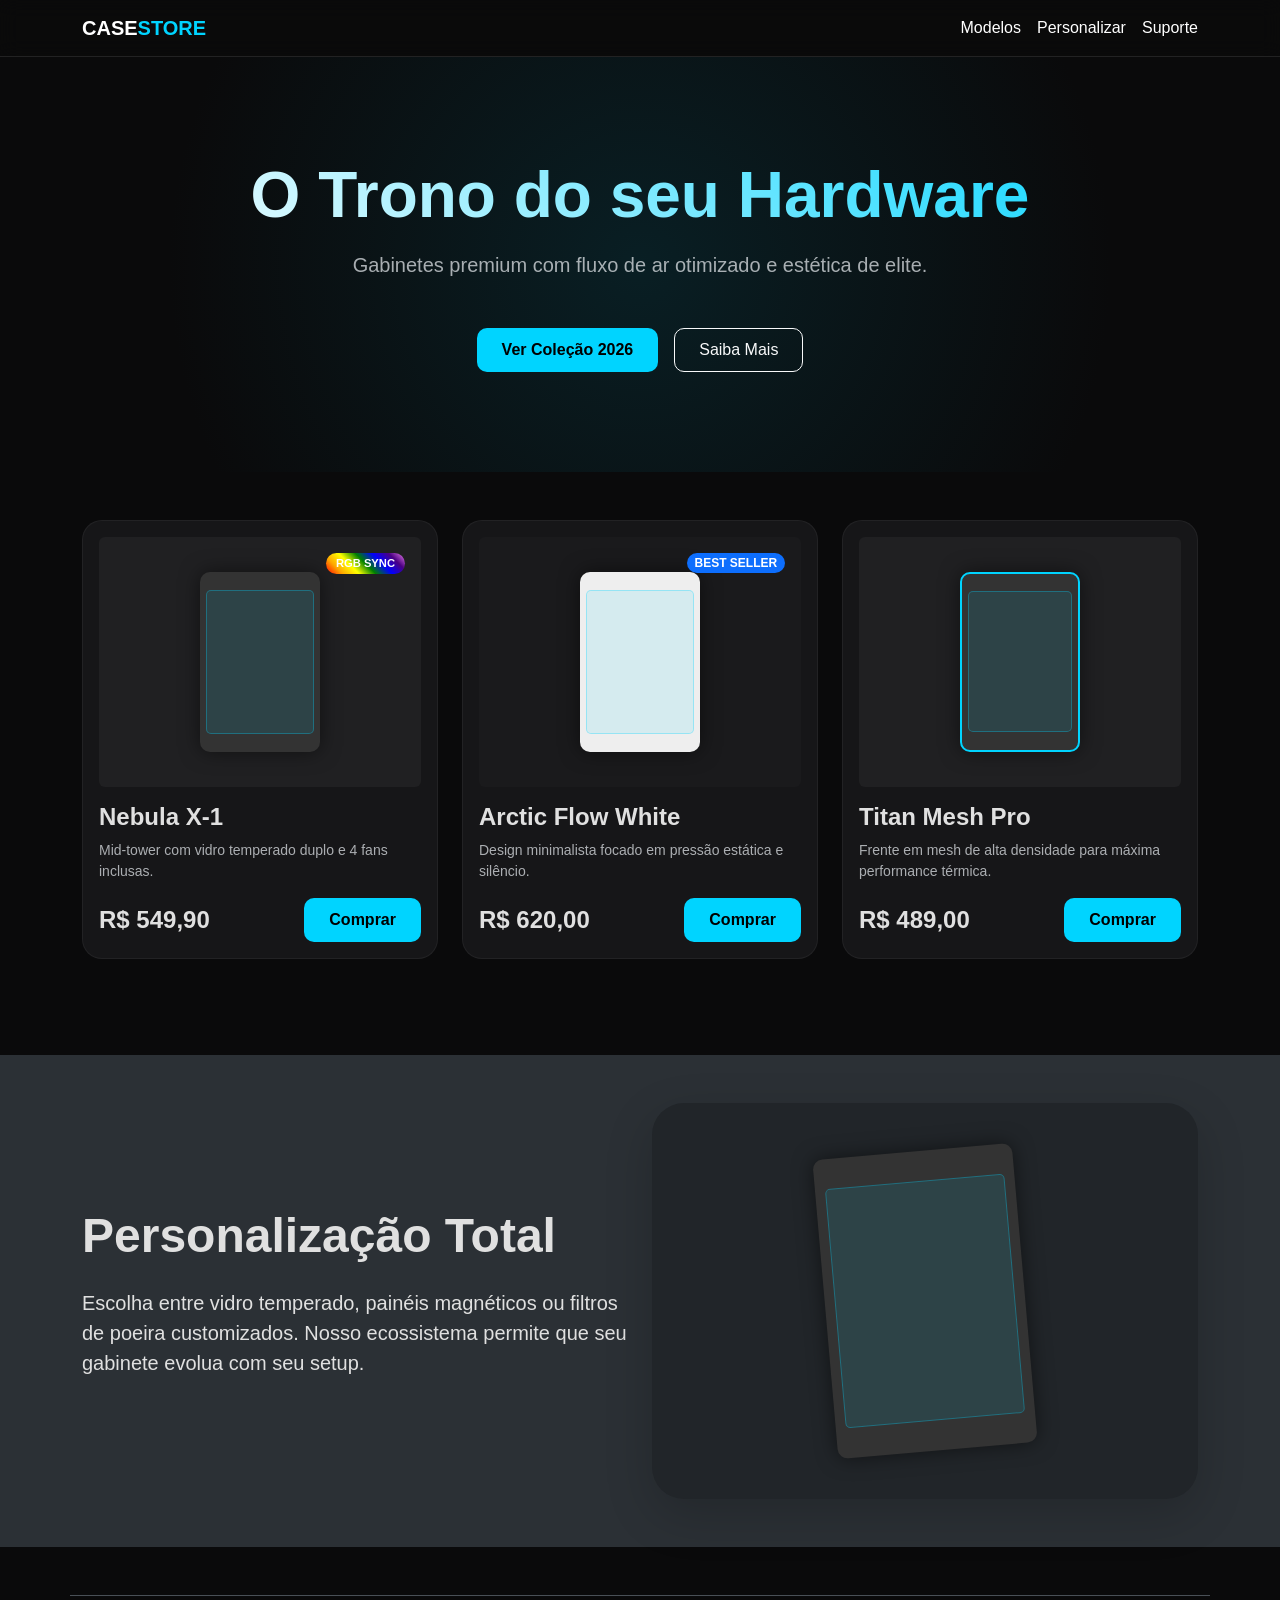
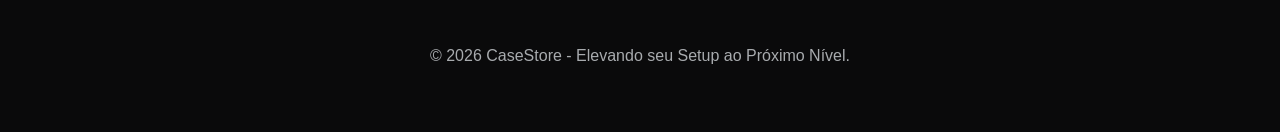
==== gabinete.html @ 337d7f45 "algumas aletrações" ====
<!doctype html>
<html lang="pt-br" data-bs-theme="dark">
  <head>
    <meta charset="utf-8" />
    <meta name="viewport" content="width=device-width, initial-scale=1" />
    <title>Gabinete Pro - NexVolt</title>
    <link href="https://cdn.jsdelivr.net/npm/bootstrap@5.3.0/dist/css/bootstrap.min.css" rel="stylesheet" />
    <link rel="stylesheet" href="style.css">
    <style>
      :root {
        --accent-color: #00d4ff;
        --bg-dark: #0a0a0b;
        --card-bg: #161618;
      }

      body {
        background-color: var(--bg-dark);
        color: #e0e0e0;
        font-family: 'Inter', sans-serif;
      }

      .navbar {
        backdrop-filter: blur(10px);
        background-color: rgba(10, 10, 11, 0.8) !important;
        border-bottom: 1px solid rgba(255, 255, 255, 0.1);
      }

      .hero-section {
        position: relative;
        padding: 100px 0;
        background: radial-gradient(circle at 50% 50%, rgba(0, 212, 255, 0.1) 0%, rgba(10, 10, 11, 1) 70%);
        overflow: hidden;
      }

      .hero-title {
        font-size: 4rem;
        font-weight: 800;
        background: linear-gradient(45deg, #fff, var(--accent-color));
        -webkit-background-clip: text;
        -webkit-text-fill-color: transparent;
      }

      .product-card {
        background: var(--card-bg);
        border: 1px solid rgba(255, 255, 255, 0.05);
        border-radius: 20px;
        transition: all 0.3s ease;
        overflow: hidden;
        height: 100%;
      }

      .product-card:hover {
        transform: translateY(-10px);
        border-color: var(--accent-color);
        box-shadow: 0 10px 30px rgba(0, 212, 255, 0.1);
      }

      .case-preview {
        height: 250px;
        background: #202022;
        display: flex;
        align-items: center;
        justify-content: center;
        position: relative;
      }

      /* Estilo similar ao dummy device do original, mas adaptado para gabinetes */
      .case-visual {
        width: 120px;
        height: 180px;
        background: #333;
        border-radius: 10px;
        position: relative;
        box-shadow: 0 0 20px rgba(0,0,0,0.5);
      }

      .case-visual::after {
        content: '';
        position: absolute;
        top: 10%;
        left: 5%;
        width: 90%;
        height: 80%;
        background: rgba(0, 212, 255, 0.1);
        border: 1px solid rgba(0, 212, 255, 0.3);
        border-radius: 5px;
      }

      .btn-buy {
        background: var(--accent-color);
        color: #000;
        font-weight: 700;
        border-radius: 10px;
        padding: 10px 25px;
        border: none;
        transition: transform 0.2s;
      }

      .btn-buy:hover {
        transform: scale(1.05);
        background: #00b8e6;
      }

      .badge-rgb {
        background: linear-gradient(45deg, red, orange, yellow, green, blue, indigo, violet);
        font-size: 0.7rem;
        padding: 5px 10px;
      }
    </style>
  </head>
  <body>

    <nav class="navbar navbar-expand-lg sticky-top">
      <div class="container">
        <a class="navbar-brand fw-bold" href="#">CASE<span style="color: var(--accent-color)">STORE</span></a>
        <div class="d-flex gap-3">
          <a href="#" class="nav-link text-white">Modelos</a>
          <a href="#" class="nav-link text-white">Personalizar</a>
          <a href="#" class="nav-link text-white">Suporte</a>
        </div>
      </div>
    </nav>

    <main>
      <section class="hero-section text-center">
        <div class="container">
          <h1 class="hero-title mb-3">O Trono do seu Hardware</h1>
          <p class="lead text-muted mb-5">Gabinetes premium com fluxo de ar otimizado e estética de elite.</p>
          <div class="d-flex justify-content-center gap-3">
            <button class="btn btn-buy">Ver Coleção 2026</button>
            <button class="btn btn-outline-light px-4" style="border-radius: 10px;">Saiba Mais</button>
          </div>
        </div>
      </section>

      <section class="container py-5">
        <div class="row g-4">
          <!-- Produto 1 -->
          <div class="col-md-4">
            <div class="product-card p-3">
              <div class="case-preview mb-3 rounded">
                <div class="case-visual"></div>
                <span class="badge badge-rgb position-absolute top-0 end-0 m-3 rounded-pill">RGB SYNC</span>
              </div>
              <h4 class="fw-bold">Nebula X-1</h4>
              <p class="text-muted small">Mid-tower com vidro temperado duplo e 4 fans inclusas.</p>
              <div class="d-flex justify-content-between align-items-center mt-auto">
                <span class="fs-4 fw-bold">R$ 549,90</span>
                <button class="btn btn-buy">Comprar</button>
              </div>
            </div>
          </div>

          <!-- Produto 2 -->
          <div class="col-md-4">
            <div class="product-card p-3">
              <div class="case-preview mb-3 rounded" style="background: #1a1a1c;">
                <div class="case-visual" style="background: #eee;"></div>
                <span class="badge bg-primary position-absolute top-0 end-0 m-3 rounded-pill">BEST SELLER</span>
              </div>
              <h4 class="fw-bold">Arctic Flow White</h4>
              <p class="text-muted small">Design minimalista focado em pressão estática e silêncio.</p>
              <div class="d-flex justify-content-between align-items-center mt-auto">
                <span class="fs-4 fw-bold">R$ 620,00</span>
                <button class="btn btn-buy">Comprar</button>
              </div>
            </div>
          </div>

          <!-- Produto 3 -->
          <div class="col-md-4">
            <div class="product-card p-3">
              <div class="case-preview mb-3 rounded">
                <div class="case-visual" style="border: 2px solid var(--accent-color);"></div>
              </div>
              <h4 class="fw-bold">Titan Mesh Pro</h4>
              <p class="text-muted small">Frente em mesh de alta densidade para máxima performance térmica.</p>
              <div class="d-flex justify-content-between align-items-center mt-auto">
                <span class="fs-4 fw-bold">R$ 489,00</span>
                <button class="btn btn-buy">Comprar</button>
              </div>
            </div>
          </div>
        </div>
      </section>

      <!-- Seção Interativa Simples -->
      <section class="bg-body-tertiary py-5 mt-5">
        <div class="container">
          <div class="row align-items-center">
            <div class="col-md-6">
              <h2 class="display-5 fw-bold mb-4">Personalização Total</h2>
              <p class="lead">Escolha entre vidro temperado, painéis magnéticos ou filtros de poeira customizados. Nosso ecossistema permite que seu gabinete evolua com seu setup.</p>
            </div>
            <div class="col-md-6">
               <div class="p-5 bg-dark rounded-5 shadow-lg text-center">
                  <div class="case-visual mx-auto" style="width: 200px; height: 300px; transform: rotate(-5deg);"></div>
               </div>
            </div>
          </div>
        </div>
      </section>
    </main>

    <footer class="container py-5 text-center border-top mt-5">
      <p class="text-muted">&copy; 2026 CaseStore - Elevando seu Setup ao Próximo Nível.</p>
    </footer>

    <script src="https://cdn.jsdelivr.net/npm/bootstrap@5.3.0/dist/js/bootstrap.bundle.min.js"></script>
  </body>
</html>
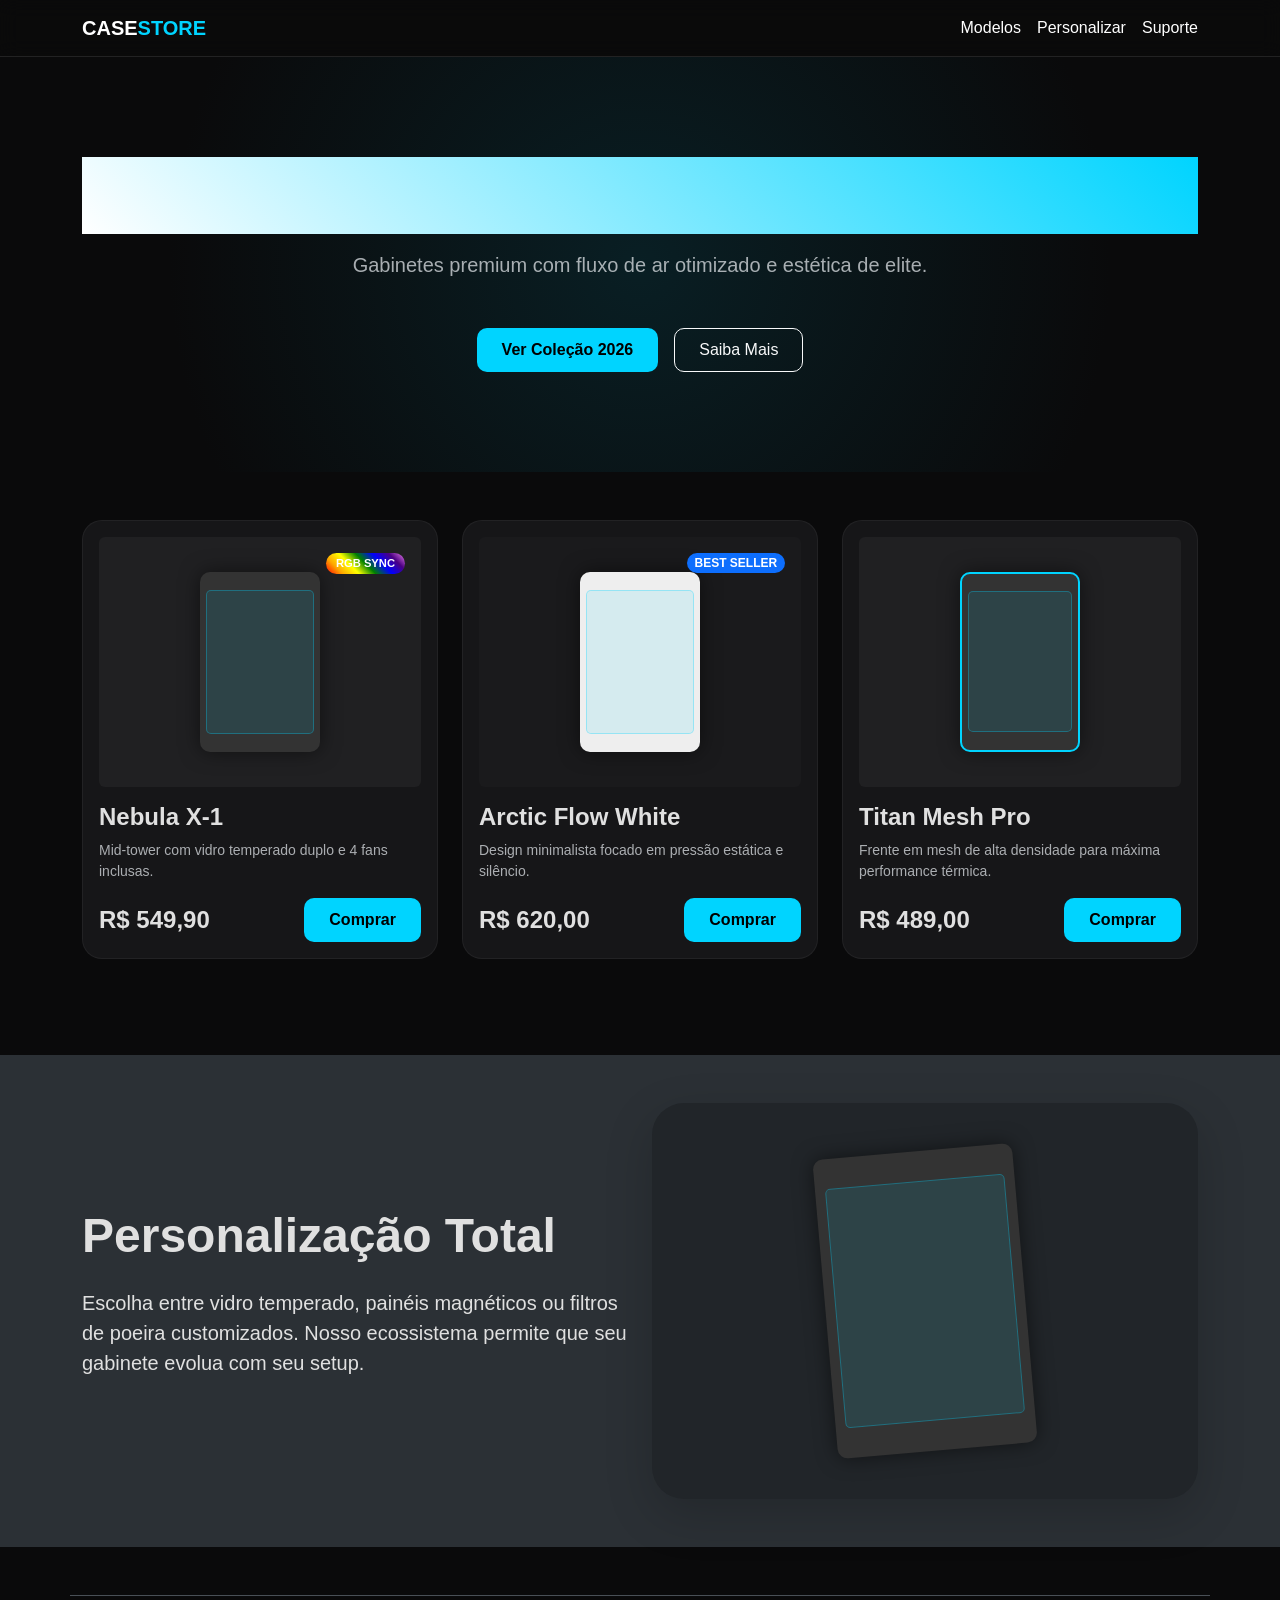
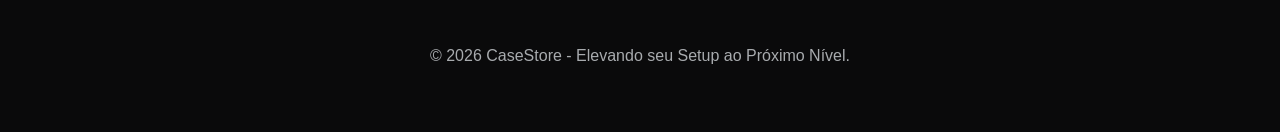
==== commit 4a92de04: "Imagens" ====
--- a/gabinete.html
+++ b/gabinete.html
@@ -36,7 +36,6 @@
         font-size: 4rem;
         font-weight: 800;
         background: linear-gradient(45deg, #fff, var(--accent-color));
-        -webkit-background-clip: text;
         -webkit-text-fill-color: transparent;
       }
 
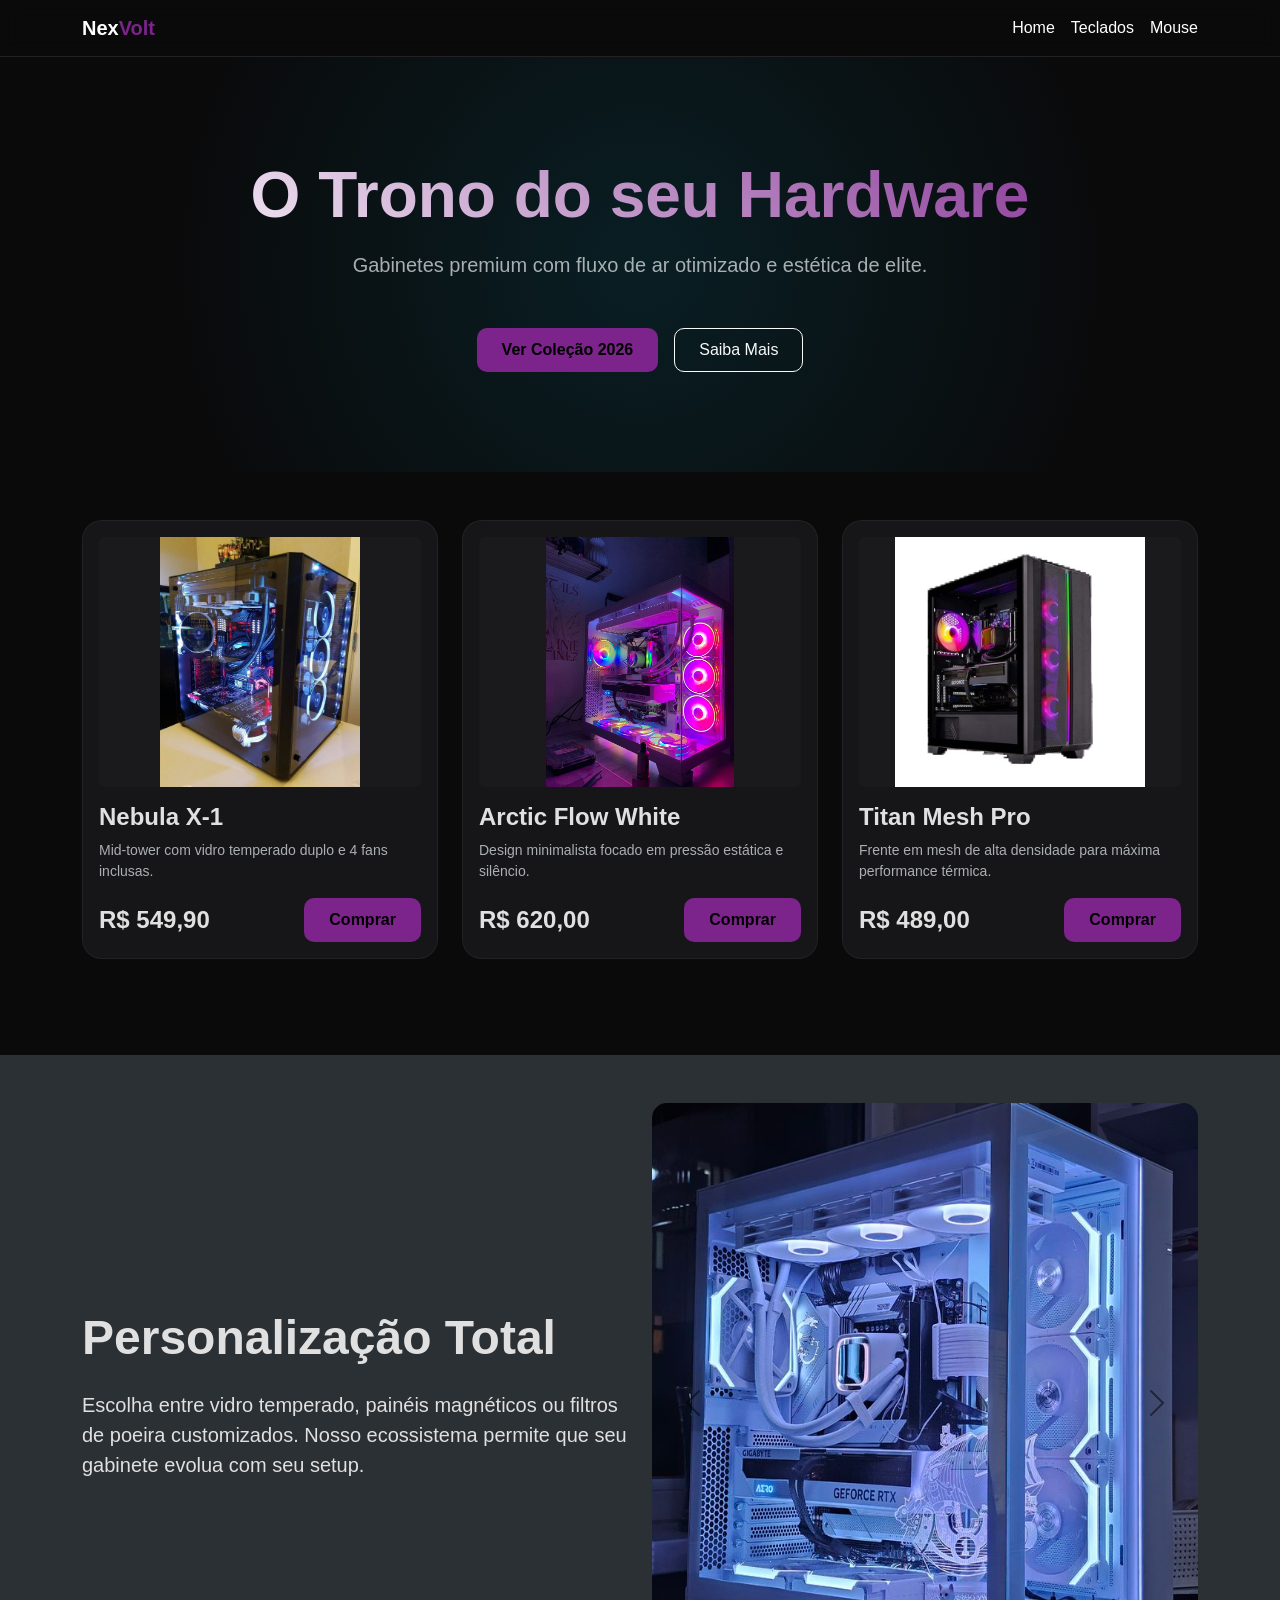
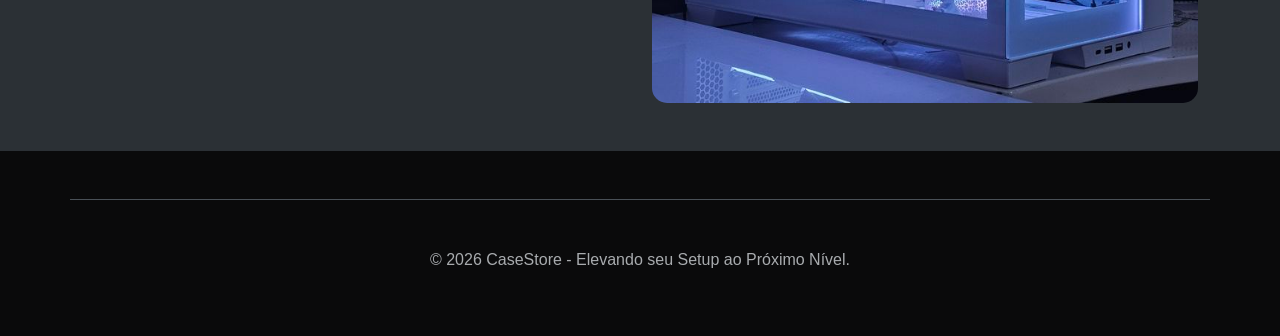
==== commit 1bc47a8b: "451" ====
--- a/gabinete.html
+++ b/gabinete.html
@@ -1,210 +1,233 @@
 <!doctype html>
 <html lang="pt-br" data-bs-theme="dark">
-  <head>
-    <meta charset="utf-8" />
-    <meta name="viewport" content="width=device-width, initial-scale=1" />
-    <title>Gabinete Pro - NexVolt</title>
-    <link href="https://cdn.jsdelivr.net/npm/bootstrap@5.3.0/dist/css/bootstrap.min.css" rel="stylesheet" />
-    <link rel="stylesheet" href="style.css">
-    <style>
-      :root {
-        --accent-color: #00d4ff;
-        --bg-dark: #0a0a0b;
-        --card-bg: #161618;
-      }
-
-      body {
-        background-color: var(--bg-dark);
-        color: #e0e0e0;
-        font-family: 'Inter', sans-serif;
-      }
-
-      .navbar {
-        backdrop-filter: blur(10px);
-        background-color: rgba(10, 10, 11, 0.8) !important;
-        border-bottom: 1px solid rgba(255, 255, 255, 0.1);
-      }
-
-      .hero-section {
-        position: relative;
-        padding: 100px 0;
-        background: radial-gradient(circle at 50% 50%, rgba(0, 212, 255, 0.1) 0%, rgba(10, 10, 11, 1) 70%);
-        overflow: hidden;
-      }
-
-      .hero-title {
-        font-size: 4rem;
-        font-weight: 800;
-        background: linear-gradient(45deg, #fff, var(--accent-color));
-        -webkit-text-fill-color: transparent;
-      }
-
-      .product-card {
-        background: var(--card-bg);
-        border: 1px solid rgba(255, 255, 255, 0.05);
-        border-radius: 20px;
-        transition: all 0.3s ease;
-        overflow: hidden;
-        height: 100%;
-      }
-
-      .product-card:hover {
-        transform: translateY(-10px);
-        border-color: var(--accent-color);
-        box-shadow: 0 10px 30px rgba(0, 212, 255, 0.1);
-      }
-
-      .case-preview {
-        height: 250px;
-        background: #202022;
-        display: flex;
-        align-items: center;
-        justify-content: center;
-        position: relative;
-      }
-
-      /* Estilo similar ao dummy device do original, mas adaptado para gabinetes */
-      .case-visual {
-        width: 120px;
-        height: 180px;
-        background: #333;
-        border-radius: 10px;
-        position: relative;
-        box-shadow: 0 0 20px rgba(0,0,0,0.5);
-      }
-
-      .case-visual::after {
-        content: '';
-        position: absolute;
-        top: 10%;
-        left: 5%;
-        width: 90%;
-        height: 80%;
-        background: rgba(0, 212, 255, 0.1);
-        border: 1px solid rgba(0, 212, 255, 0.3);
-        border-radius: 5px;
-      }
-
-      .btn-buy {
-        background: var(--accent-color);
-        color: #000;
-        font-weight: 700;
-        border-radius: 10px;
-        padding: 10px 25px;
-        border: none;
-        transition: transform 0.2s;
-      }
-
-      .btn-buy:hover {
-        transform: scale(1.05);
-        background: #00b8e6;
-      }
-
-      .badge-rgb {
-        background: linear-gradient(45deg, red, orange, yellow, green, blue, indigo, violet);
-        font-size: 0.7rem;
-        padding: 5px 10px;
-      }
-    </style>
-  </head>
-  <body>
-
-    <nav class="navbar navbar-expand-lg sticky-top">
+
+<head>
+  <meta charset="utf-8" />
+  <meta name="viewport" content="width=device-width, initial-scale=1" />
+  <title>Gabinete Pro - NexVolt</title>
+  <link href="https://cdn.jsdelivr.net/npm/bootstrap@5.3.0/dist/css/bootstrap.min.css" rel="stylesheet" />
+  <link rel="stylesheet" href="style.css">
+  <style>
+    :root {
+      --accent-color: #7c238c;
+      --bg-dark: #0a0a0b;
+      --card-bg: #161618;
+    }
+
+    body {
+      background-color: var(--bg-dark);
+      color: #e0e0e0;
+      font-family: 'Inter', sans-serif;
+    }
+
+    .navbar {
+      backdrop-filter: blur(10px);
+      background-color: rgba(10, 10, 11, 0.8) !important;
+      border-bottom: 1px solid rgba(255, 255, 255, 0.1);
+    }
+
+    .hero-section {
+      position: relative;
+      padding: 100px 0;
+      background: radial-gradient(circle at 50% 50%, rgba(0, 212, 255, 0.1) 0%, rgba(10, 10, 11, 1) 70%);
+      overflow: hidden;
+    }
+
+    .hero-title {
+      font-size: 4rem;
+      font-weight: 800;
+      background: linear-gradient(45deg, #fff, var(--accent-color));
+      -webkit-background-clip: text;
+      -webkit-text-fill-color: transparent;
+    }
+
+    .product-card {
+      background: var(--card-bg);
+      border: 1px solid rgba(255, 255, 255, 0.05);
+      border-radius: 20px;
+      transition: all 0.3s ease;
+      overflow: hidden;
+      height: 100%;
+    }
+
+    .product-card:hover {
+      transform: translateY(-10px);
+      border-color: var(--accent-color);
+      box-shadow: 0 10px 30px rgba(0, 212, 255, 0.1);
+    }
+
+    .case-preview {
+      height: 250px;
+      background: #202022;
+      display: flex;
+      align-items: center;
+      justify-content: center;
+      position: relative;
+    }
+
+    /* Estilo similar ao dummy device do original, mas adaptado para gabinetes */
+    .case-visual {
+      width: 120px;
+      height: 180px;
+      background: #333;
+      border-radius: 10px;
+      position: relative;
+      box-shadow: 0 0 20px rgba(0, 0, 0, 0.5);
+    }
+
+    .case-visual::after {
+      content: '';
+      position: absolute;
+      top: 10%;
+      left: 5%;
+      width: 90%;
+      height: 80%;
+      background: rgba(63, 6, 68, 0.1);
+      border: 1px solid rgba(82, 4, 92, 0.3);
+      border-radius: 5px;
+    }
+
+    .btn-buy {
+      background: var(--accent-color);
+      color: #000;
+      font-weight: 700;
+      border-radius: 10px;
+      padding: 10px 25px;
+      border: none;
+      transition: transform 0.2s;
+    }
+
+    .btn-buy:hover {
+      transform: scale(1.05);
+      background: #9d44b5;
+    }
+  </style>
+</head>
+
+<body>
+
+  <nav class="navbar navbar-expand-lg sticky-top">
+    <div class="container">
+      <a class="navbar-brand fw-bold" href="#">Nex<span style="color: var(--accent-color)">Volt</span></a>
+      <div class="d-flex gap-3">
+        <a href="index.html" class="nav-link text-white">Home</a>
+        <a href="teclado.html" class="nav-link text-white">Teclados</a>
+        <a href="mouse.html" class="nav-link text-white">Mouse</a>
+      </div>
+    </div>
+  </nav>
+
+  <main>
+    <section class="hero-section text-center">
       <div class="container">
-        <a class="navbar-brand fw-bold" href="#">CASE<span style="color: var(--accent-color)">STORE</span></a>
-        <div class="d-flex gap-3">
-          <a href="#" class="nav-link text-white">Modelos</a>
-          <a href="#" class="nav-link text-white">Personalizar</a>
-          <a href="#" class="nav-link text-white">Suporte</a>
-        </div>
-      </div>
-    </nav>
-
-    <main>
-      <section class="hero-section text-center">
-        <div class="container">
-          <h1 class="hero-title mb-3">O Trono do seu Hardware</h1>
-          <p class="lead text-muted mb-5">Gabinetes premium com fluxo de ar otimizado e estética de elite.</p>
-          <div class="d-flex justify-content-center gap-3">
-            <button class="btn btn-buy">Ver Coleção 2026</button>
-            <button class="btn btn-outline-light px-4" style="border-radius: 10px;">Saiba Mais</button>
-          </div>
-        </div>
-      </section>
-
-      <section class="container py-5">
-        <div class="row g-4">
-          <!-- Produto 1 -->
-          <div class="col-md-4">
-            <div class="product-card p-3">
-              <div class="case-preview mb-3 rounded">
-                <div class="case-visual"></div>
-                <span class="badge badge-rgb position-absolute top-0 end-0 m-3 rounded-pill">RGB SYNC</span>
+        <h1 class="hero-title mb-3">O Trono do seu Hardware</h1>
+        <p class="lead text-muted mb-5">Gabinetes premium com fluxo de ar otimizado e estética de elite.</p>
+        <div class="d-flex justify-content-center gap-3">
+          <button class="btn btn-buy">Ver Coleção 2026</button>
+          <button class="btn btn-outline-light px-4" style="border-radius: 10px;">Saiba Mais</button>
+        </div>
+      </div>
+    </section>
+
+    <section class="container py-5">
+      <div class="row g-4">
+        <!-- Produto 1 -->
+        <div class="col-md-4">
+          <div class="product-card p-3">
+            <div class="case-preview mb-3 rounded"
+              style="background: #1a1a1c url('img/gabinete2.jpg') center center / contain no-repeat;"></div>
+            <h4 class="fw-bold">Nebula X-1</h4>
+            <p class="text-muted small">Mid-tower com vidro temperado duplo e 4 fans inclusas.</p>
+            <div class="d-flex justify-content-between align-items-center mt-auto">
+              <span class="fs-4 fw-bold">R$ 549,90</span>
+              <button class="btn btn-buy">Comprar</button>
+            </div>
+          </div>
+        </div>
+
+
+
+        <!-- Produto 2 -->
+        <div class="col-md-4">
+          <div class="product-card p-3">
+            <div class="case-preview mb-3 rounded"
+              style="background: #1a1a1c url('img/gabinete3.jpg') center center / contain no-repeat;"></div>
+            <h4 class="fw-bold">Arctic Flow White</h4>
+            <p class="text-muted small">Design minimalista focado em pressão estática e silêncio.</p>
+            <div class="d-flex justify-content-between align-items-center mt-auto">
+              <span class="fs-4 fw-bold">R$ 620,00</span>
+              <button class="btn btn-buy">Comprar</button>
+            </div>
+          </div>
+        </div>
+
+
+
+        <!-- Produto 3 -->
+        <div class="col-md-4">
+          <div class="product-card p-3">
+            <div class="case-preview mb-3 rounded"
+              style="background: #1a1a1c url('img/gabinete4.jpg') center center / contain no-repeat;"></div>
+            <h4 class="fw-bold">Titan Mesh Pro</h4>
+            <p class="text-muted small">Frente em mesh de alta densidade para máxima performance térmica.</p>
+            <div class="d-flex justify-content-between align-items-center mt-auto">
+              <span class="fs-4 fw-bold">R$ 489,00</span>
+              <button class="btn btn-buy">Comprar</button>
+            </div>
+          </div>
+        </div>
+      </div>
+    </section>
+
+    <!-- Seção Interativa Simples -->
+    <section class="bg-body-tertiary py-5 mt-5">
+      <div class="container">
+        <div class="row align-items-center">
+          <div class="col-md-6">
+            <h2 class="display-5 fw-bold mb-4">Personalização Total</h2>
+            <p class="lead">Escolha entre vidro temperado, painéis magnéticos ou filtros de poeira customizados. Nosso
+              ecossistema permite que seu gabinete evolua com seu setup.</p>
+          </div>
+
+          <!-- Carrosel-->
+          <div class="col-md-6">
+            <div id="carouselExampleFade" class="carousel slide carousel-fade">
+              <div class="carousel-inner">
+                <div class="carousel-item active">
+                  <img src="img/gabinete5].jpg" class="d-block w-100" alt="..." style="border-radius: 15px; height: 600px;">
+                </div>
+                <div class="carousel-item">
+                  <img src="img/gabinete6.jpg" class="d-block w-100" alt="..." style="border-radius: 15px; height: 600px;">
+                </div>
+                <div class="carousel-item">
+                  <img src="img/gabinete7.jpg" class="d-block w-100" alt="..." style="border-radius: 15px; height: 600px;">
+                </div>
               </div>
-              <h4 class="fw-bold">Nebula X-1</h4>
-              <p class="text-muted small">Mid-tower com vidro temperado duplo e 4 fans inclusas.</p>
-              <div class="d-flex justify-content-between align-items-center mt-auto">
-                <span class="fs-4 fw-bold">R$ 549,90</span>
-                <button class="btn btn-buy">Comprar</button>
-              </div>
-            </div>
-          </div>
-
-          <!-- Produto 2 -->
-          <div class="col-md-4">
-            <div class="product-card p-3">
-              <div class="case-preview mb-3 rounded" style="background: #1a1a1c;">
-                <div class="case-visual" style="background: #eee;"></div>
-                <span class="badge bg-primary position-absolute top-0 end-0 m-3 rounded-pill">BEST SELLER</span>
-              </div>
-              <h4 class="fw-bold">Arctic Flow White</h4>
-              <p class="text-muted small">Design minimalista focado em pressão estática e silêncio.</p>
-              <div class="d-flex justify-content-between align-items-center mt-auto">
-                <span class="fs-4 fw-bold">R$ 620,00</span>
-                <button class="btn btn-buy">Comprar</button>
-              </div>
-            </div>
-          </div>
-
-          <!-- Produto 3 -->
-          <div class="col-md-4">
-            <div class="product-card p-3">
-              <div class="case-preview mb-3 rounded">
-                <div class="case-visual" style="border: 2px solid var(--accent-color);"></div>
-              </div>
-              <h4 class="fw-bold">Titan Mesh Pro</h4>
-              <p class="text-muted small">Frente em mesh de alta densidade para máxima performance térmica.</p>
-              <div class="d-flex justify-content-between align-items-center mt-auto">
-                <span class="fs-4 fw-bold">R$ 489,00</span>
-                <button class="btn btn-buy">Comprar</button>
-              </div>
-            </div>
-          </div>
-        </div>
-      </section>
-
-      <!-- Seção Interativa Simples -->
-      <section class="bg-body-tertiary py-5 mt-5">
-        <div class="container">
-          <div class="row align-items-center">
-            <div class="col-md-6">
-              <h2 class="display-5 fw-bold mb-4">Personalização Total</h2>
-              <p class="lead">Escolha entre vidro temperado, painéis magnéticos ou filtros de poeira customizados. Nosso ecossistema permite que seu gabinete evolua com seu setup.</p>
-            </div>
-            <div class="col-md-6">
-               <div class="p-5 bg-dark rounded-5 shadow-lg text-center">
-                  <div class="case-visual mx-auto" style="width: 200px; height: 300px; transform: rotate(-5deg);"></div>
-               </div>
-            </div>
-          </div>
-        </div>
-      </section>
-    </main>
-
-    <footer class="container py-5 text-center border-top mt-5">
-      <p class="text-muted">&copy; 2026 CaseStore - Elevando seu Setup ao Próximo Nível.</p>
-    </footer>
-
-    <script src="https://cdn.jsdelivr.net/npm/bootstrap@5.3.0/dist/js/bootstrap.bundle.min.js"></script>
-  </body>
+              <button class="carousel-control-prev" type="button" data-bs-target="#carouselExampleFade"
+                data-bs-slide="prev">
+                <span class="carousel-control-prev-icon" aria-hidden="true"></span>
+                <span class="visually-hidden">Previous</span>
+              </button>
+              <button class="carousel-control-next" type="button" data-bs-target="#carouselExampleFade"
+                data-bs-slide="next">
+                <span class="carousel-control-next-icon" aria-hidden="true"></span>
+                <span class="visually-hidden">Next</span>
+              </button>
+            </div>
+
+          </div>
+          
+        </div>
+      </div>
+      
+    </section>
+  </main>
+
+  <footer class="container py-5 text-center border-top mt-5">
+    <p class="text-muted">&copy; 2026 CaseStore - Elevando seu Setup ao Próximo Nível.</p>
+  </footer>
+
+  <script src="https://cdn.jsdelivr.net/npm/bootstrap@5.3.0/dist/js/bootstrap.bundle.min.js"></script>
+</body>
+
 </html>
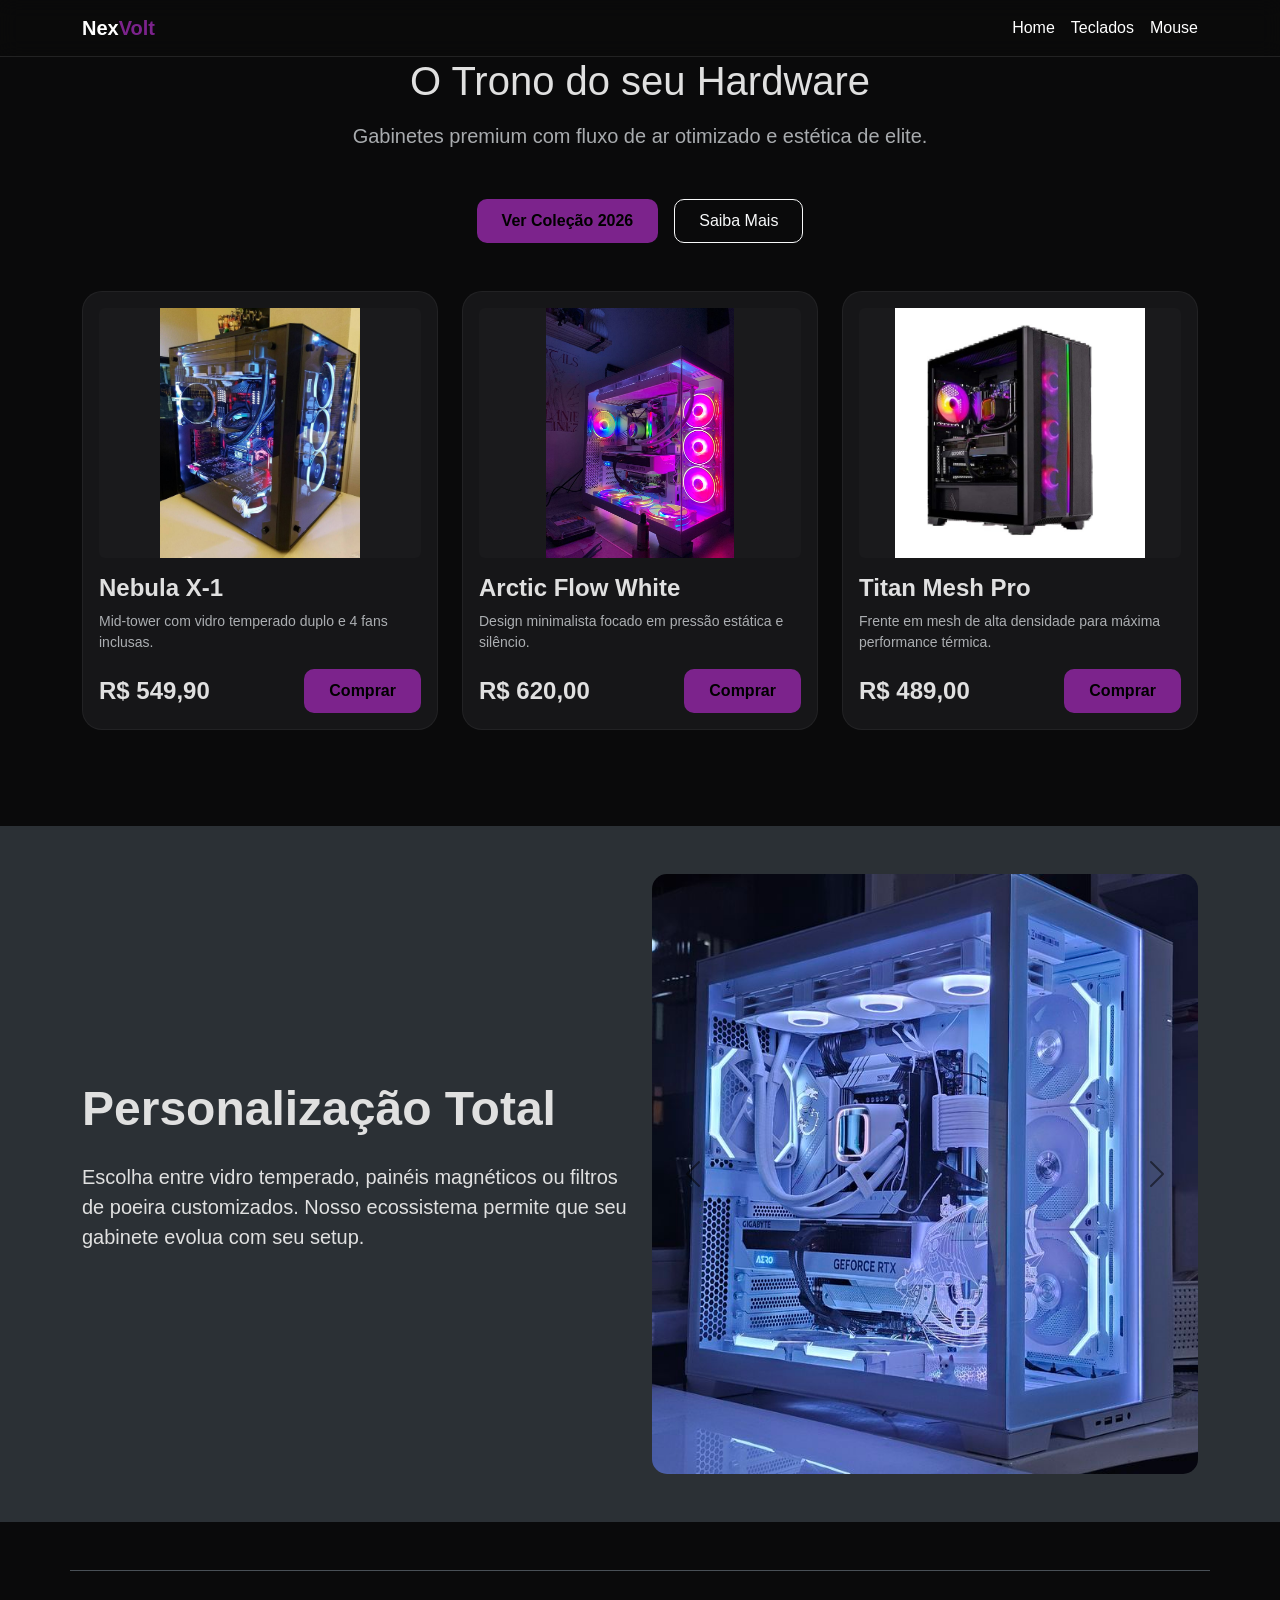
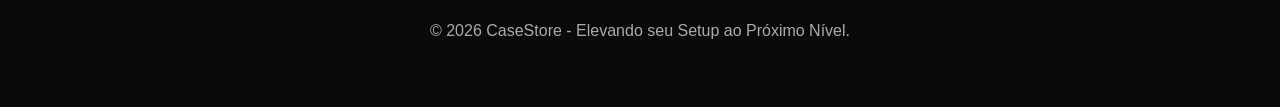
==== commit a61423ec: "67" ====
--- a/gabinete.html
+++ b/gabinete.html
@@ -26,12 +26,21 @@
       border-bottom: 1px solid rgba(255, 255, 255, 0.1);
     }
 
+<<<<<<< HEAD
     .hero-section {
       position: relative;
       padding: 100px 0;
       background: radial-gradient(circle at 50% 50%, rgba(0, 212, 255, 0.1) 0%, rgba(10, 10, 11, 1) 70%);
       overflow: hidden;
     }
+=======
+      .hero-title {
+        font-size: 4rem;
+        font-weight: 800;
+        background: linear-gradient(45deg, #fff, var(--accent-color));
+        -webkit-text-fill-color: transparent;
+      }
+>>>>>>> 4a92de0413d7355df7d09ecd3f4ff63d90d1a9fe
 
     .hero-title {
       font-size: 4rem;
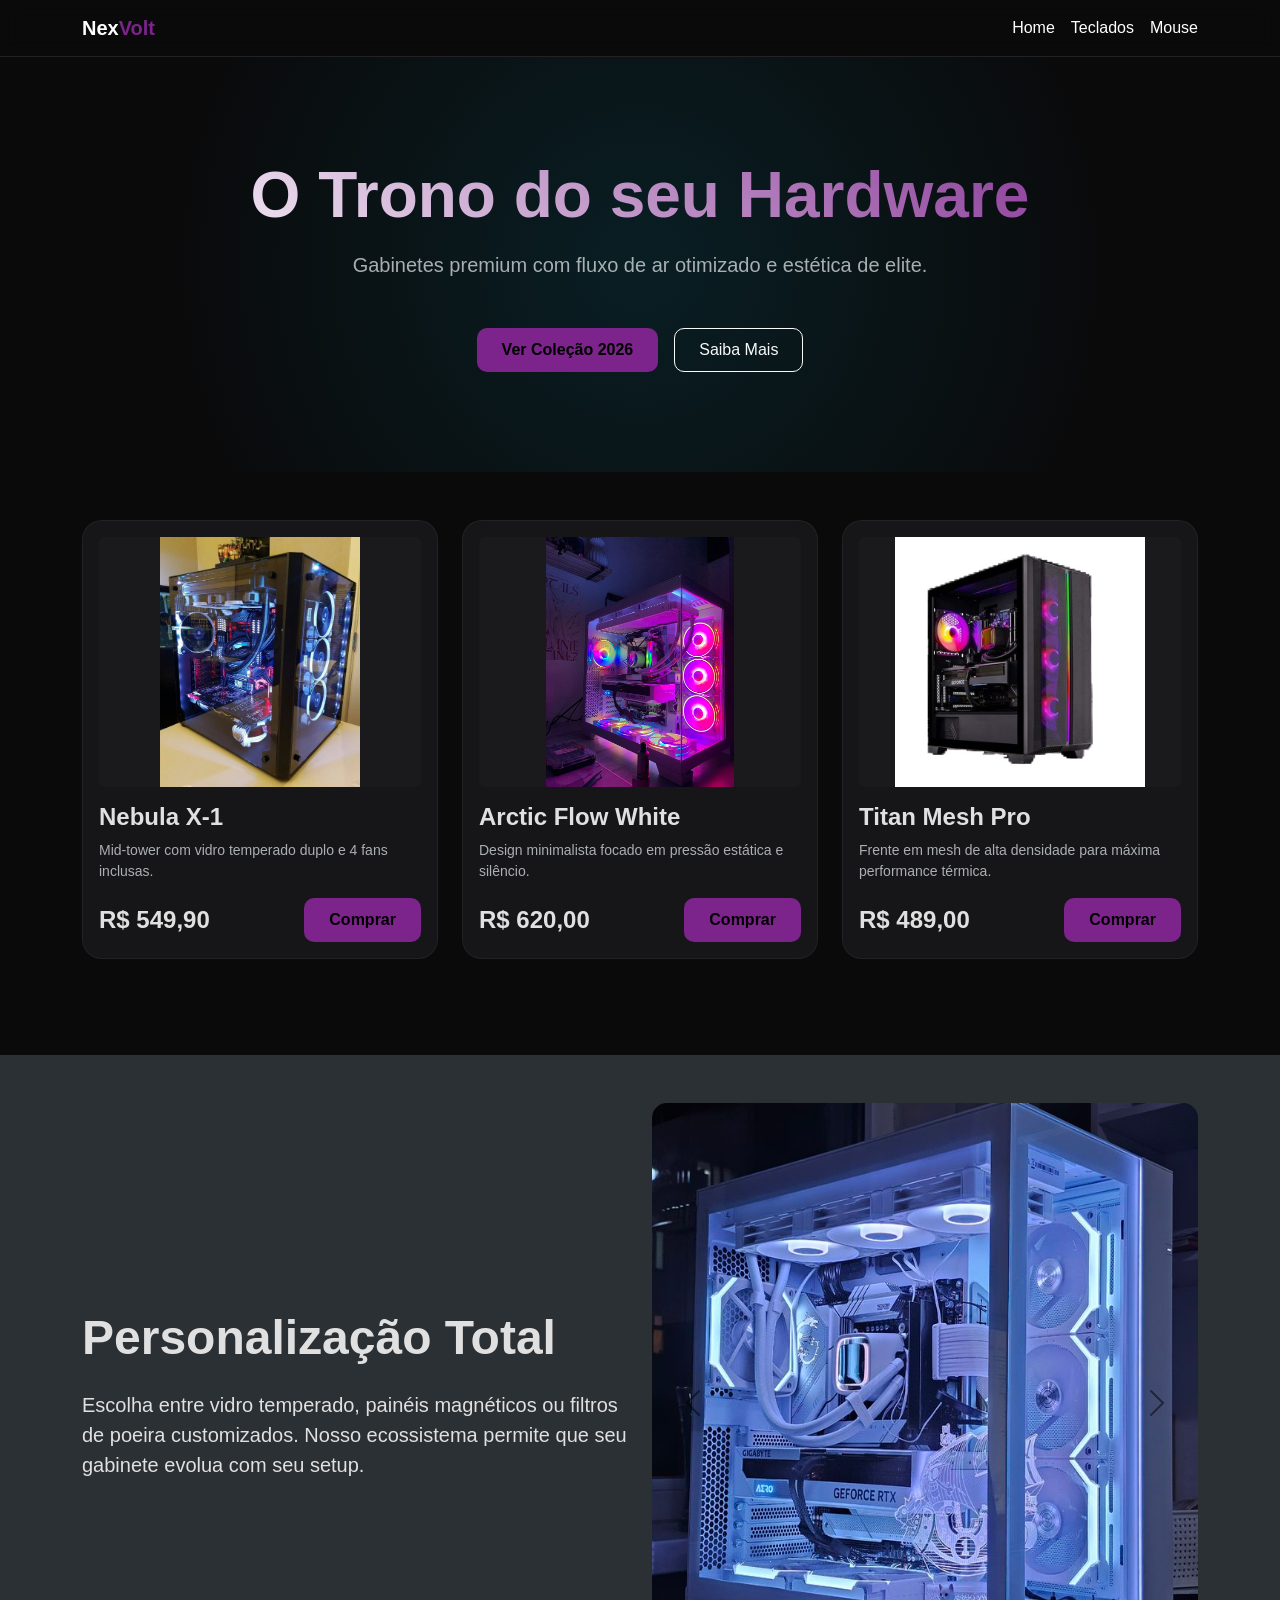
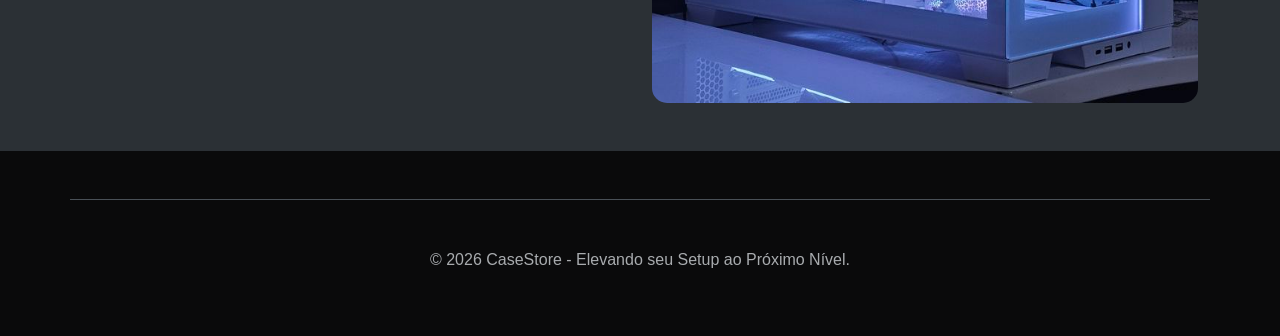
==== commit c496ab8e: "mudanças nos design nos arquivos teclado, gabinete e mouse, ambos com carrosel" ====
--- a/gabinete.html
+++ b/gabinete.html
@@ -26,21 +26,20 @@
       border-bottom: 1px solid rgba(255, 255, 255, 0.1);
     }
 
-<<<<<<< HEAD
+
     .hero-section {
       position: relative;
       padding: 100px 0;
       background: radial-gradient(circle at 50% 50%, rgba(0, 212, 255, 0.1) 0%, rgba(10, 10, 11, 1) 70%);
       overflow: hidden;
     }
-=======
+
       .hero-title {
         font-size: 4rem;
         font-weight: 800;
         background: linear-gradient(45deg, #fff, var(--accent-color));
         -webkit-text-fill-color: transparent;
       }
->>>>>>> 4a92de0413d7355df7d09ecd3f4ff63d90d1a9fe
 
     .hero-title {
       font-size: 4rem;
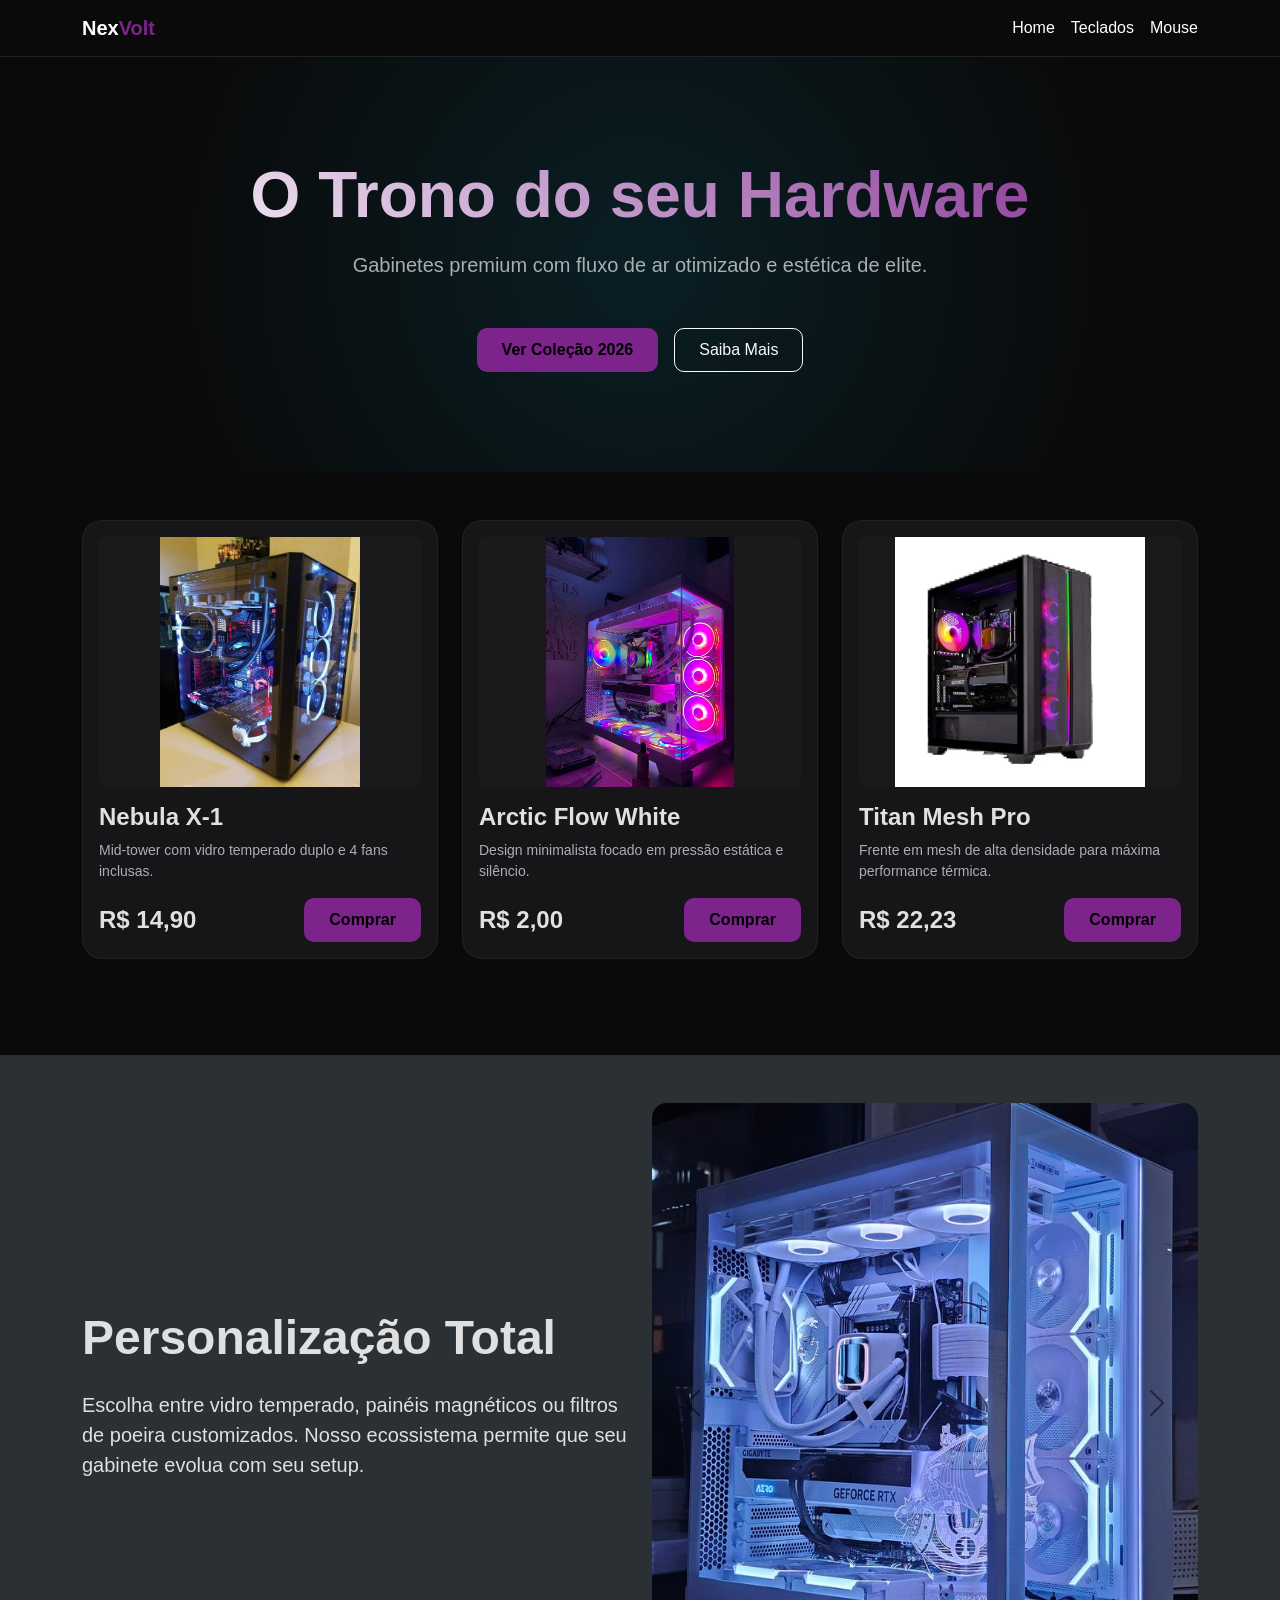
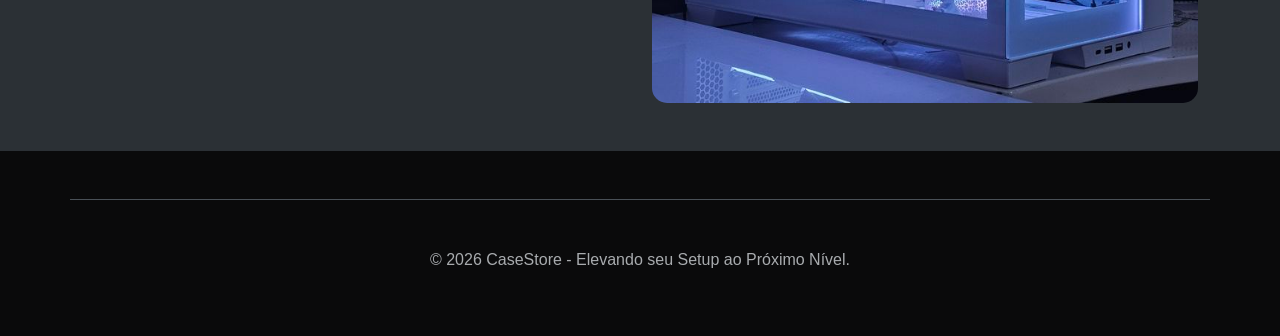
==== commit 038e11bb: "altgerei os preços" ====
--- a/gabinete.html
+++ b/gabinete.html
@@ -147,7 +147,7 @@
             <h4 class="fw-bold">Nebula X-1</h4>
             <p class="text-muted small">Mid-tower com vidro temperado duplo e 4 fans inclusas.</p>
             <div class="d-flex justify-content-between align-items-center mt-auto">
-              <span class="fs-4 fw-bold">R$ 549,90</span>
+              <span class="fs-4 fw-bold">R$ 14,90</span>
               <button class="btn btn-buy">Comprar</button>
             </div>
           </div>
@@ -163,7 +163,7 @@
             <h4 class="fw-bold">Arctic Flow White</h4>
             <p class="text-muted small">Design minimalista focado em pressão estática e silêncio.</p>
             <div class="d-flex justify-content-between align-items-center mt-auto">
-              <span class="fs-4 fw-bold">R$ 620,00</span>
+              <span class="fs-4 fw-bold">R$ 2,00</span>
               <button class="btn btn-buy">Comprar</button>
             </div>
           </div>
@@ -179,7 +179,7 @@
             <h4 class="fw-bold">Titan Mesh Pro</h4>
             <p class="text-muted small">Frente em mesh de alta densidade para máxima performance térmica.</p>
             <div class="d-flex justify-content-between align-items-center mt-auto">
-              <span class="fs-4 fw-bold">R$ 489,00</span>
+              <span class="fs-4 fw-bold">R$ 22,23</span>
               <button class="btn btn-buy">Comprar</button>
             </div>
           </div>
